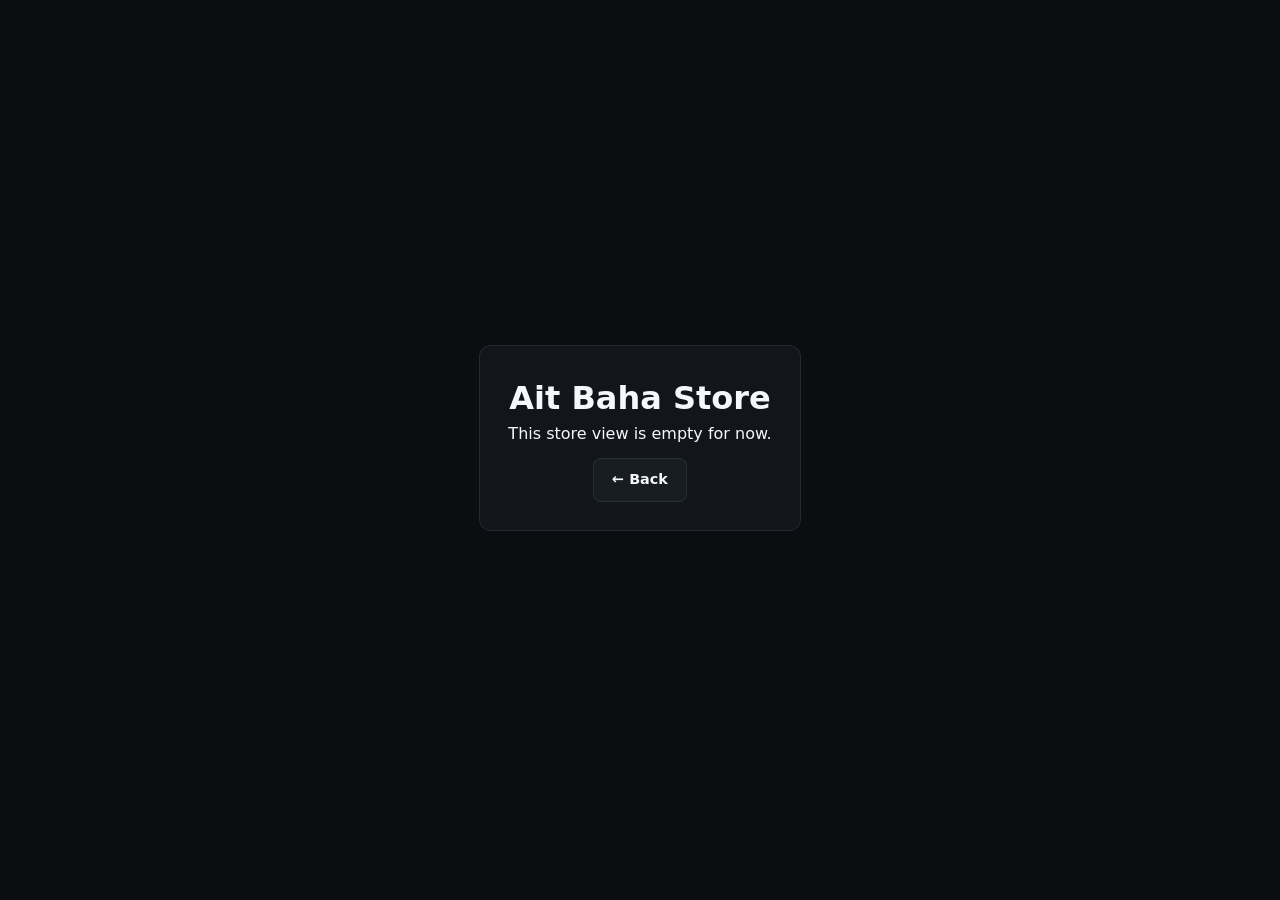
==== aitbaha.html @ 47d32531 "Update published double storefront" ====
<!doctype html>
<html lang="en">
  <head>
    <meta charset="utf-8">
    <meta name="viewport" content="width=device-width, initial-scale=1">
    <title>Ait Baha Store — CornerMobile</title>
    <link rel="stylesheet" href="style.css">
    <style>
      body{display:flex;align-items:center;justify-content:center;min-height:100vh;background:var(--bg);color:var(--text);font-family:Inter,system-ui,Segoe UI,Roboto,Arial}
      .card{background:var(--surface);border:1px solid var(--border);padding:28px;border-radius:12px;text-align:center}
      a{display:inline-block;margin-top:12px}
    </style>
  </head>
  <body data-theme="dark">
    <div class="card">
      <h1>Ait Baha Store</h1>
      <p class="muted">This store view is empty for now.</p>
      <a class="btn btn-secondary" href="index.html">← Back</a>
    </div>
  </body>
</html>
---- style.css ----
:root {
  --bg: #0B0D10;
  --surface: #12161C;
  --elevated: #181D24;
  --border: rgba(255, 255, 255, 0.08);
  --border-focus: rgba(86, 255, 71, 0.521);
  --text: #F5F7FA;
  --secondary: #9AA4B2;
  --accent: #61ff5b;
  --accent-hover: #48e648;
  --accent-glow: rgba(91, 140, 255, 0.18);
  --success: #35D07F;
  --success-bg: rgba(53, 208, 127, 0.12);
  --warning: #F5B942;
  --warning-bg: rgba(245, 185, 66, 0.12);
  --danger: #FF5C6C;
  --danger-bg: rgba(255, 92, 108, 0.12);
  --radius-sm: 8px;
  --radius-md: 12px;
  --radius-lg: 16px;
  --radius-full: 9999px;
  --shadow-sm: 0 2px 8px rgba(0, 0, 0, 0.4);
  --shadow-md: 0 8px 24px rgba(0, 0, 0, 0.5);
  --transition: 0.2s cubic-bezier(0.16, 1, 0.3, 1);
  --font-stack: -apple-system, BlinkMacSystemFont, "Segoe UI", Roboto, Helvetica, Arial, sans-serif;
}

[data-theme="light"] {
  --bg: #F4F6F9;
  --surface: #FFFFFF;
  --elevated: #F8FAFC;
  --border: rgba(0, 0, 0, 0.09);
  --border-focus: rgba(91, 140, 255, 0.6);
  --text: #0F172A;
  --secondary: #64748B;
  --accent: #3B82F6;
  --accent-hover: #2563EB;
  --accent-glow: rgba(59, 130, 246, 0.15);
  --shadow-sm: 0 2px 8px rgba(0, 0, 0, 0.06);
  --shadow-md: 0 10px 25px rgba(0, 0, 0, 0.08);
}

* {
  box-sizing: border-box;
  margin: 0;
  padding: 0;
  -webkit-tap-highlight-color: transparent;
}

body {
  background-color: var(--bg);
  color: var(--text);
  font-family: var(--font-stack);
  line-height: 1.5;
  min-height: 100vh;
  overflow-x: hidden;
  padding-bottom: 80px;
}

@media (min-width: 768px) {
  body {
    padding-bottom: 24px;
  }
}

/* Nav */
.top-nav {
  position: sticky;
  top: 0;
  z-index: 50;
  background-color: rgba(11, 13, 16, 0.85);
  backdrop-filter: blur(12px);
  -webkit-backdrop-filter: blur(12px);
  border-bottom: 1px solid var(--border);
}

[data-theme="light"] .top-nav {
  background-color: rgba(255, 255, 255, 0.88);
}

.nav-container {
  max-width: 1200px;
  margin: 0 auto;
  padding: 12px 20px;
  display: flex;
  align-items: center;
  justify-content: space-between;
}

.brand {
  display: flex;
  align-items: center;
  gap: 10px;
  user-select: none;
}

.brand-icon {
  width: 26px;
  height: 26px;
  color: var(--accent);
}

.brand-title {
  font-size: 1.25rem;
  font-weight: 700;
  letter-spacing: -0.5px;
}

.brand-title span {
  color: var(--accent);
}

.desktop-menu {
  display: none;
  align-items: center;
  gap: 8px;
}

@media (min-width: 768px) {
  .desktop-menu {
    display: flex;
  }
}

.nav-link {
  background: transparent;
  border: none;
  color: var(--secondary);
  font-size: 0.95rem;
  font-weight: 500;
  padding: 8px 14px;
  border-radius: var(--radius-sm);
  cursor: pointer;
  transition: var(--transition);
}

.nav-link:hover, .nav-link.active {
  color: var(--text);
  background: var(--elevated);
}

.nav-link.active {
  color: var(--accent);
}

.nav-icon-btn {
  background: transparent;
  border: none;
  color: var(--secondary);
  cursor: pointer;
  padding: 8px;
  border-radius: var(--radius-sm);
  display: flex;
  align-items: center;
  transition: var(--transition);
}

.nav-icon-btn svg {
  width: 20px;
  height: 20px;
}

.nav-icon-btn:hover, .nav-icon-btn.active {
  color: var(--text);
  background: var(--elevated);
}

.mobile-bottom-nav {
  position: fixed;
  bottom: 0;
  left: 0;
  right: 0;
  height: 64px;
  background-color: var(--surface);
  border-top: 1px solid var(--border);
  display: flex;
  justify-content: space-around;
  align-items: center;
  z-index: 60;
  padding-bottom: env(safe-area-inset-bottom);
}

@media (min-width: 768px) {
  .mobile-bottom-nav {
    display: none;
  }
}

.mobile-nav-item {
  flex: 1;
  background: transparent;
  border: none;
  color: var(--secondary);
  display: flex;
  flex-direction: column;
  align-items: center;
  justify-content: center;
  gap: 4px;
  font-size: 0.72rem;
  font-weight: 500;
  cursor: pointer;
  height: 100%;
}

.mobile-nav-item svg {
  width: 20px;
  height: 20px;
}

.mobile-nav-item.active {
  color: var(--accent);
}

.app-main {
  max-width: 1200px;
  margin: 0 auto;
  padding: 16px 20px;
}

.view-panel {
  display: none;
  opacity: 0;
  transform: translateY(6px);
  transition: opacity 0.2s ease, transform 0.2s ease;
}

.view-panel.active {
  display: block;
  opacity: 1;
  transform: translateY(0);
}

.view-header {
  margin-bottom: 20px;
}

.view-header.row-between {
  display: flex;
  align-items: center;
  justify-content: space-between;
  gap: 16px;
}

.page-title {
  font-size: 1.7rem;
  font-weight: 700;
  letter-spacing: -0.5px;
}

.page-subtitle {
  color: var(--secondary);
  font-size: 0.9rem;
  margin-top: 2px;
}

.stats-grid {
  display: grid;
  grid-template-columns: repeat(2, 1fr);
  gap: 12px;
  margin-bottom: 20px;
}

@media (min-width: 768px) {
  .stats-grid {
    grid-template-columns: repeat(4, 1fr);
  }
}

.stat-card {
  background-color: var(--surface);
  border: 1px solid var(--border);
  border-radius: var(--radius-md);
  padding: 14px 16px;
  display: flex;
  flex-direction: column;
  gap: 4px;
}

.stat-label {
  color: var(--secondary);
  font-size: 0.78rem;
  text-transform: uppercase;
  letter-spacing: 0.5px;
  font-weight: 600;
}

.stat-value {
  font-size: 1.6rem;
  font-weight: 700;
  letter-spacing: -0.5px;
}

.stat-card.warning .stat-value {
  color: var(--warning);
}

.stat-card.danger .stat-value {
  color: var(--danger);
}

.search-bar-wrap {
  position: relative;
  margin-bottom: 14px;
}

.search-icon {
  position: absolute;
  left: 16px;
  top: 50%;
  transform: translateY(-50%);
  width: 18px;
  height: 18px;
  color: var(--secondary);
  pointer-events: none;
}

.search-bar-wrap input {
  width: 100%;
  background-color: var(--surface);
  border: 1px solid var(--border);
  border-radius: var(--radius-full);
  padding: 14px 16px 14px 44px;
  color: var(--text);
  font-size: 0.95rem;
  outline: none;
  transition: var(--transition);
}

.search-bar-wrap input:focus {
  border-color: var(--accent);
  box-shadow: 0 0 0 3px var(--accent-glow);
}

.category-pills-wrap {
  margin: 0 -20px 14px -20px;
  padding: 0 20px;
  overflow-x: auto;
  scrollbar-width: none;
}

.category-pills-wrap::-webkit-scrollbar {
  display: none;
}

.category-pills {
  display: flex;
  gap: 8px;
  width: max-content;
}

.pill-btn {
  background: var(--surface);
  border: 1px solid var(--border);
  color: var(--secondary);
  padding: 8px 16px;
  border-radius: var(--radius-full);
  font-size: 0.85rem;
  font-weight: 600;
  cursor: pointer;
  white-space: nowrap;
  transition: var(--transition);
}

.pill-btn:hover {
  border-color: rgba(255, 255, 255, 0.2);
  color: var(--text);
}

.pill-btn.active {
  background-color: var(--accent);
  border-color: var(--accent);
  color: #FFFFFF;
}

.filter-controls-row {
  display: grid;
  grid-template-columns: repeat(2, 1fr);
  gap: 10px;
  margin-bottom: 20px;
}

@media (min-width: 768px) {
  .filter-controls-row {
    grid-template-columns: repeat(4, 1fr);
  }
}

.control-group {
  display: flex;
  flex-direction: column;
  gap: 4px;
}

.control-group label {
  font-size: 0.75rem;
  color: var(--secondary);
  font-weight: 500;
}

.dropdown-select {
  background: var(--surface);
  color: var(--text);
  border: 1px solid var(--border);
  border-radius: var(--radius-sm);
  padding: 9px 12px;
  font-size: 0.85rem;
  outline: none;
  cursor: pointer;
  transition: var(--transition);
}

.dropdown-select:focus {
  border-color: var(--accent);
}

.product-grid {
  display: grid;
  grid-template-columns: 1fr;
  gap: 16px;
}

@media (min-width: 600px) {
  .product-grid {
    grid-template-columns: repeat(2, 1fr);
  }
}

@media (min-width: 960px) {
  .product-grid {
    grid-template-columns: repeat(3, 1fr);
  }
}

@media (min-width: 1200px) {
  .product-grid {
    grid-template-columns: repeat(4, 1fr);
  }
}

.product-card {
  background: var(--surface);
  border: 1px solid var(--border);
  border-radius: var(--radius-lg);
  overflow: hidden;
  display: flex;
  flex-direction: column;
  box-shadow: var(--shadow-sm);
  transition: transform var(--transition), border-color var(--transition);
}

.product-card:hover {
  transform: translateY(-2px);
  border-color: rgba(255, 255, 255, 0.16);
}

.card-img-wrap {
  height: 170px;
  background-color: var(--elevated);
  display: flex;
  align-items: center;
  justify-content: center;
  overflow: hidden;
  position: relative;
}

.card-img-wrap img {
  width: 100%;
  height: 100%;
  object-fit: contain;
  padding: 12px;
}

.card-placeholder-icon {
  color: var(--secondary);
  opacity: 0.3;
}

.card-placeholder-icon svg {
  width: 56px;
  height: 56px;
}

.card-badge {
  position: absolute;
  top: 10px;
  right: 10px;
}

.card-body {
  padding: 16px;
  display: flex;
  flex-direction: column;
  flex: 1;
}

.card-brand {
  font-size: 0.75rem;
  text-transform: uppercase;
  color: var(--secondary);
  font-weight: 700;
  letter-spacing: 0.5px;
}

.card-model {
  font-size: 1.1rem;
  font-weight: 700;
  margin-top: 2px;
  color: var(--text);
  white-space: nowrap;
  overflow: hidden;
  text-overflow: ellipsis;
}

.card-specs {
  font-size: 0.85rem;
  color: var(--secondary);
  margin-top: 2px;
}

.card-meta {
  margin-top: 10px;
  display: flex;
  justify-content: space-between;
  font-size: 0.78rem;
  color: var(--secondary);
}

.card-counter-section {
  margin-top: 16px;
  background-color: var(--elevated);
  padding: 10px 14px;
  border-radius: var(--radius-md);
  display: flex;
  align-items: center;
  justify-content: space-between;
}

.counter-btn-mini {
  width: 44px;
  height: 44px;
  border-radius: var(--radius-sm);
  background: var(--surface);
  color: var(--text);
  border: 1px solid var(--border);
  font-size: 1.3rem;
  font-weight: 600;
  display: flex;
  align-items: center;
  justify-content: center;
  cursor: pointer;
  user-select: none;
  transition: transform 0.1s ease, background-color var(--transition);
}

.counter-btn-mini:active {
  transform: scale(0.92);
  background: var(--accent);
  color: #fff;
}

.counter-number-mini {
  font-size: 1.35rem;
  font-weight: 800;
  min-width: 40px;
  text-align: center;
  transition: transform 0.15s ease;
}

.counter-number-mini.bump {
  animation: numScale 0.18s cubic-bezier(0.175, 0.885, 0.32, 1.275);
}

@keyframes numScale {
  0% { transform: scale(1); }
  50% { transform: scale(1.35); color: var(--accent); }
  100% { transform: scale(1); }
}

.btn-view-product {
  margin-top: 12px;
  width: 100%;
  padding: 10px;
  background: transparent;
  border: 1px solid var(--border);
  color: var(--text);
  border-radius: var(--radius-sm);
  font-size: 0.85rem;
  font-weight: 600;
  cursor: pointer;
  transition: var(--transition);
}

.btn-view-product:hover {
  background: var(--elevated);
  border-color: rgba(255, 255, 255, 0.2);
}

.badge {
  display: inline-flex;
  align-items: center;
  padding: 3px 8px;
  border-radius: var(--radius-full);
  font-size: 0.72rem;
  font-weight: 700;
  text-transform: uppercase;
  letter-spacing: 0.3px;
}

.badge-in-stock {
  background: var(--success-bg);
  color: var(--success);
  border: 1px solid rgba(53, 208, 127, 0.3);
}

.badge-low-stock {
  background: var(--warning-bg);
  color: var(--warning);
  border: 1px solid rgba(245, 185, 66, 0.3);
}

.badge-out-of-stock {
  background: var(--danger-bg);
  color: var(--danger);
  border: 1px solid rgba(255, 92, 108, 0.3);
}

/* Empty States */
.empty-state {
  text-align: center;
  padding: 50px 20px;
  display: flex;
  flex-direction: column;
  align-items: center;
  justify-content: center;
}

.empty-state h3 {
  font-size: 1.25rem;
  margin-bottom: 6px;
}

.empty-state p {
  color: var(--secondary);
  font-size: 0.95rem;
  max-width: 320px;
  margin-bottom: 20px;
}

/* Product Detail Screen */
.details-top-bar {
  display: flex;
  align-items: center;
  justify-content: space-between;
  margin-bottom: 20px;
}

.details-actions {
  display: flex;
  gap: 8px;
}

.product-detail-layout {
  display: flex;
  flex-direction: column;
  gap: 20px;
  max-width: 760px;
  margin: 0 auto;
}

.detail-header-card {
  background: var(--surface);
  border: 1px solid var(--border);
  border-radius: var(--radius-lg);
  overflow: hidden;
}

.detail-img-container {
  height: 240px;
  background-color: var(--elevated);
  display: flex;
  align-items: center;
  justify-content: center;
}

.detail-img-container img {
  width: 100%;
  height: 100%;
  object-fit: contain;
  padding: 20px;
}

.detail-title-box {
  padding: 20px;
}

.detail-model-title {
  font-size: 1.7rem;
  margin-top: 8px;
}

.detail-subtitle {
  color: var(--secondary);
  font-size: 1rem;
  margin-top: 4px;
}

.detail-tags {
  margin-top: 14px;
  display: flex;
  flex-wrap: wrap;
  gap: 8px;
}

.spec-tag {
  background: var(--elevated);
  border: 1px solid var(--border);
  padding: 4px 10px;
  border-radius: var(--radius-sm);
  font-size: 0.8rem;
  color: var(--secondary);
}

/* Touch-optimized Counter Block */
.detail-counter-card {
  background: var(--surface);
  border: 1px solid var(--border);
  border-radius: var(--radius-lg);
  padding: 24px 20px;
  text-align: center;
}

.counter-label {
  font-size: 0.8rem;
  letter-spacing: 1px;
  color: var(--secondary);
  font-weight: 700;
}

.counter-large-number {
  font-size: 4.5rem;
  font-weight: 800;
  line-height: 1;
  margin: 16px 0 24px 0;
  color: var(--text);
  font-variant-numeric: tabular-nums;
  transition: transform 0.15s ease;
}

.counter-actions-row {
  display: flex;
  gap: 16px;
  margin-bottom: 16px;
}

.counter-btn {
  flex: 1;
  height: 68px;
  border-radius: var(--radius-md);
  border: none;
  font-size: 1.6rem;
  font-weight: 700;
  display: flex;
  align-items: center;
  justify-content: center;
  cursor: pointer;
  transition: transform 0.1s ease, filter 0.1s ease;
}

.counter-btn:active {
  transform: scale(0.96);
}

.counter-btn.minus {
  background-color: var(--elevated);
  color: var(--text);
  border: 1px solid var(--border);
}

.counter-btn.plus {
  background-color: var(--accent);
  color: #FFFFFF;
}

/* Specs Details */
.detail-specs-card, .detail-history-card {
  background: var(--surface);
  border: 1px solid var(--border);
  border-radius: var(--radius-lg);
  padding: 20px;
}

.card-heading {
  font-size: 1.15rem;
  font-weight: 700;
  margin-bottom: 16px;
}

.specs-list {
  display: grid;
  grid-template-columns: 1fr;
  gap: 12px;
}

@media (min-width: 600px) {
  .specs-list {
    grid-template-columns: 1fr 1fr;
  }
}

.specs-list > div {
  display: flex;
  flex-direction: column;
}

.specs-list dt {
  font-size: 0.75rem;
  color: var(--secondary);
  text-transform: uppercase;
  letter-spacing: 0.5px;
}

.specs-list dd {
  font-size: 0.95rem;
  color: var(--text);
  font-weight: 500;
}

.detail-notes-section {
  margin-top: 18px;
  padding-top: 14px;
  border-top: 1px solid var(--border);
}

.notes-label {
  display: block;
  font-size: 0.75rem;
  color: var(--secondary);
  text-transform: uppercase;
  margin-bottom: 4px;
}

.notes-text {
  font-size: 0.9rem;
  color: var(--text);
  white-space: pre-wrap;
}

/* Count History */
.history-list {
  display: flex;
  flex-direction: column;
  gap: 12px;
  max-height: 280px;
  overflow-y: auto;
}

.history-item {
  display: flex;
  align-items: center;
  justify-content: space-between;
  padding: 10px 14px;
  background: var(--elevated);
  border-radius: var(--radius-sm);
}

.history-change {
  display: flex;
  align-items: center;
  gap: 10px;
}

.history-pill {
  font-weight: 700;
  font-size: 0.85rem;
  padding: 2px 8px;
  border-radius: var(--radius-sm);
}

.history-pill.inc {
  background: var(--success-bg);
  color: var(--success);
}

.history-pill.dec {
  background: var(--danger-bg);
  color: var(--danger);
}

.history-pill.neutral {
  background: rgba(255, 255, 255, 0.1);
  color: var(--secondary);
}

.history-text {
  font-size: 0.9rem;
  font-weight: 500;
}

.history-time {
  font-size: 0.75rem;
  color: var(--secondary);
}

/* Categories Grid */
.categories-grid {
  display: grid;
  grid-template-columns: repeat(auto-fill, minmax(220px, 1fr));
  gap: 14px;
}

.category-card {
  background: var(--surface);
  border: 1px solid var(--border);
  border-radius: var(--radius-md);
  padding: 18px;
  cursor: pointer;
  transition: var(--transition);
  display: flex;
  justify-content: space-between;
  align-items: center;
}

.category-card:hover {
  border-color: var(--accent);
  background: var(--elevated);
}

.category-name {
  font-weight: 700;
  font-size: 1.05rem;
}

.category-badge {
  background: var(--elevated);
  padding: 4px 10px;
  border-radius: var(--radius-full);
  font-size: 0.8rem;
  color: var(--secondary);
  font-weight: 600;
}

/* Forms */
.standard-form {
  background: var(--surface);
  border: 1px solid var(--border);
  border-radius: var(--radius-lg);
  padding: 24px;
  max-width: 760px;
  margin: 0 auto;
}

.form-grid {
  display: grid;
  grid-template-columns: 1fr;
  gap: 16px;
  margin-bottom: 16px;
}

@media (min-width: 600px) {
  .form-grid {
    grid-template-columns: 1fr 1fr;
  }
}

.form-field {
  display: flex;
  flex-direction: column;
  gap: 6px;
}

.form-field label {
  font-size: 0.82rem;
  font-weight: 600;
  color: var(--secondary);
}

.form-field .req {
  color: var(--danger);
}

.form-field input, .form-field textarea {
  background: var(--elevated);
  color: var(--text);
  border: 1px solid var(--border);
  border-radius: var(--radius-sm);
  padding: 11px 14px;
  font-size: 0.95rem;
  outline: none;
  font-family: inherit;
  transition: var(--transition);
}

.form-field input:focus, .form-field textarea:focus {
  border-color: var(--accent);
  box-shadow: 0 0 0 3px var(--accent-glow);
}

.image-upload-wrapper {
  display: flex;
  flex-direction: column;
  align-items: center;
  gap: 12px;
  margin-bottom: 24px;
  padding: 18px;
  background: var(--elevated);
  border: 1px dashed var(--border);
  border-radius: var(--radius-md);
}

.image-preview-box {
  width: 140px;
  height: 140px;
  border-radius: var(--radius-md);
  background: var(--surface);
  display: flex;
  align-items: center;
  justify-content: center;
  overflow: hidden;
  border: 1px solid var(--border);
}

.image-preview-box img {
  width: 100%;
  height: 100%;
  object-fit: contain;
}

.image-placeholder-icon {
  display: flex;
  flex-direction: column;
  align-items: center;
  gap: 6px;
  color: var(--secondary);
}

.image-placeholder-icon svg {
  width: 38px;
  height: 38px;
}

.image-placeholder-icon span {
  font-size: 0.75rem;
}

.upload-actions {
  display: flex;
  gap: 8px;
}

.form-actions {
  display: flex;
  justify-content: flex-end;
  gap: 12px;
  margin-top: 24px;
  padding-top: 16px;
  border-top: 1px solid var(--border);
}

/* Settings */
.settings-sections {
  display: flex;
  flex-direction: column;
  gap: 16px;
  max-width: 680px;
}

.settings-card {
  background: var(--surface);
  border: 1px solid var(--border);
  border-radius: var(--radius-lg);
  padding: 20px;
}

.settings-desc {
  color: var(--secondary);
  font-size: 0.88rem;
  margin: -6px 0 16px 0;
}

.theme-options-grid {
  display: grid;
  grid-template-columns: repeat(3, 1fr);
  gap: 10px;
}

.theme-select-btn {
  padding: 10px;
  background: var(--elevated);
  border: 1px solid var(--border);
  color: var(--text);
  border-radius: var(--radius-sm);
  font-size: 0.9rem;
  font-weight: 600;
  cursor: pointer;
}

.theme-select-btn.active {
  border-color: var(--accent);
  background: var(--accent-glow);
  color: var(--accent);
}

.threshold-input-row {
  display: flex;
  gap: 10px;
}

.num-input {
  width: 100px;
  background: var(--elevated);
  color: var(--text);
  border: 1px solid var(--border);
  border-radius: var(--radius-sm);
  padding: 9px 12px;
  font-size: 1rem;
}

.data-actions-grid {
  display: grid;
  grid-template-columns: 1fr;
  gap: 10px;
}

@media (min-width: 600px) {
  .data-actions-grid {
    grid-template-columns: 1fr 1fr;
  }
}

/* Buttons */
.btn {
  display: inline-flex;
  align-items: center;
  justify-content: center;
  padding: 10px 18px;
  border-radius: var(--radius-sm);
  font-size: 0.9rem;
  font-weight: 600;
  cursor: pointer;
  border: none;
  text-decoration: none;
  transition: var(--transition);
}

.btn-icon {
  width: 16px;
  height: 16px;
  margin-right: 6px;
}

.btn-primary {
  background: var(--accent);
  color: #FFFFFF;
}

.btn-primary:hover {
  background: var(--accent-hover);
}

.btn-secondary {
  background: var(--elevated);
  color: var(--text);
  border: 1px solid var(--border);
}

.btn-secondary:hover {
  background: rgba(255, 255, 255, 0.08);
}

.btn-outline {
  background: transparent;
  color: var(--text);
  border: 1px solid var(--border);
}

.btn-outline:hover {
  background: var(--elevated);
}

.btn-danger-outline {
  background: transparent;
  color: var(--danger);
  border: 1px solid rgba(255, 92, 108, 0.3);
}

.btn-danger-outline:hover {
  background: var(--danger-bg);
}

.btn-danger {
  background: var(--danger);
  color: #FFFFFF;
}

.btn-sm {
  padding: 6px 12px;
  font-size: 0.8rem;
}

.btn-block {
  width: 100%;
}

/* Modals */
.modal-backdrop {
  position: fixed;
  inset: 0;
  background: rgba(0, 0, 0, 0.7);
  backdrop-filter: blur(4px);
  z-index: 100;
  display: flex;
  align-items: center;
  justify-content: center;
  padding: 20px;
  opacity: 1;
  transition: opacity 0.2s ease;
}

.modal-backdrop.hidden {
  opacity: 0;
  pointer-events: none;
}

.modal-window {
  background: var(--surface);
  border: 1px solid var(--border);
  border-radius: var(--radius-lg);
  max-width: 440px;
  width: 100%;
  box-shadow: var(--shadow-md);
  padding: 24px;
  transform: scale(1);
  transition: transform 0.2s ease;
}

.modal-backdrop.hidden .modal-window {
  transform: scale(0.94);
}

.modal-title {
  font-size: 1.25rem;
  font-weight: 700;
  margin-bottom: 12px;
}

.modal-body {
  font-size: 0.95rem;
  color: var(--secondary);
  margin-bottom: 20px;
}

.modal-footer {
  display: flex;
  justify-content: flex-end;
  gap: 10px;
}

/* Toasts */
.toast-container {
  position: fixed;
  bottom: 80px;
  right: 20px;
  left: 20px;
  display: flex;
  flex-direction: column;
  align-items: center;
  gap: 8px;
  z-index: 200;
  pointer-events: none;
}

@media (min-width: 768px) {
  .toast-container {
    bottom: 24px;
    right: 24px;
    left: auto;
    align-items: flex-end;
  }
}

.toast-item {
  background: var(--surface);
  color: var(--text);
  border: 1px solid var(--border);
  box-shadow: var(--shadow-md);
  border-radius: var(--radius-md);
  padding: 12px 18px;
  font-size: 0.9rem;
  font-weight: 500;
  display: flex;
  align-items: center;
  gap: 10px;
  transform: translateY(20px);
  opacity: 0;
  animation: toastIn 0.22s cubic-bezier(0.16, 1, 0.3, 1) forwards;
  pointer-events: auto;
}

.toast-item.success { border-left: 4px solid var(--success); }
.toast-item.error { border-left: 4px solid var(--danger); }
.toast-item.info { border-left: 4px solid var(--accent); }

@keyframes toastIn {
  to { transform: translateY(0); opacity: 1; }
}

.toast-item.toast-out {
  opacity: 0;
  transform: translateY(8px);
  transition: opacity 0.2s ease, transform 0.2s ease;
}

.visually-hidden {
  position: absolute;
  width: 1px;
  height: 1px;
  margin: -1px;
  padding: 0;
  overflow: hidden;
  border: 0;
}

.hidden {
  display: none !important;
}
/* Read-Only Public Mode */
body.read-only .btn-qty-dec,
body.read-only .btn-qty-inc,
body.read-only .counter-actions-row,
body.read-only #btn-open-set-quantity,
body.read-only #btn-edit-details,
body.read-only #btn-delete-details,
body.read-only #btn-open-category-modal,
body.read-only [data-target="view-add-product"],
body.read-only .mobile-nav-item[data-target="view-add-product"],
body.read-only #form-product-title,
body.read-only .data-actions-grid label,
body.read-only #btn-clear-all-data {
  display: none !important;
}

body.read-only .card-counter-section {
  justify-content: center;
}
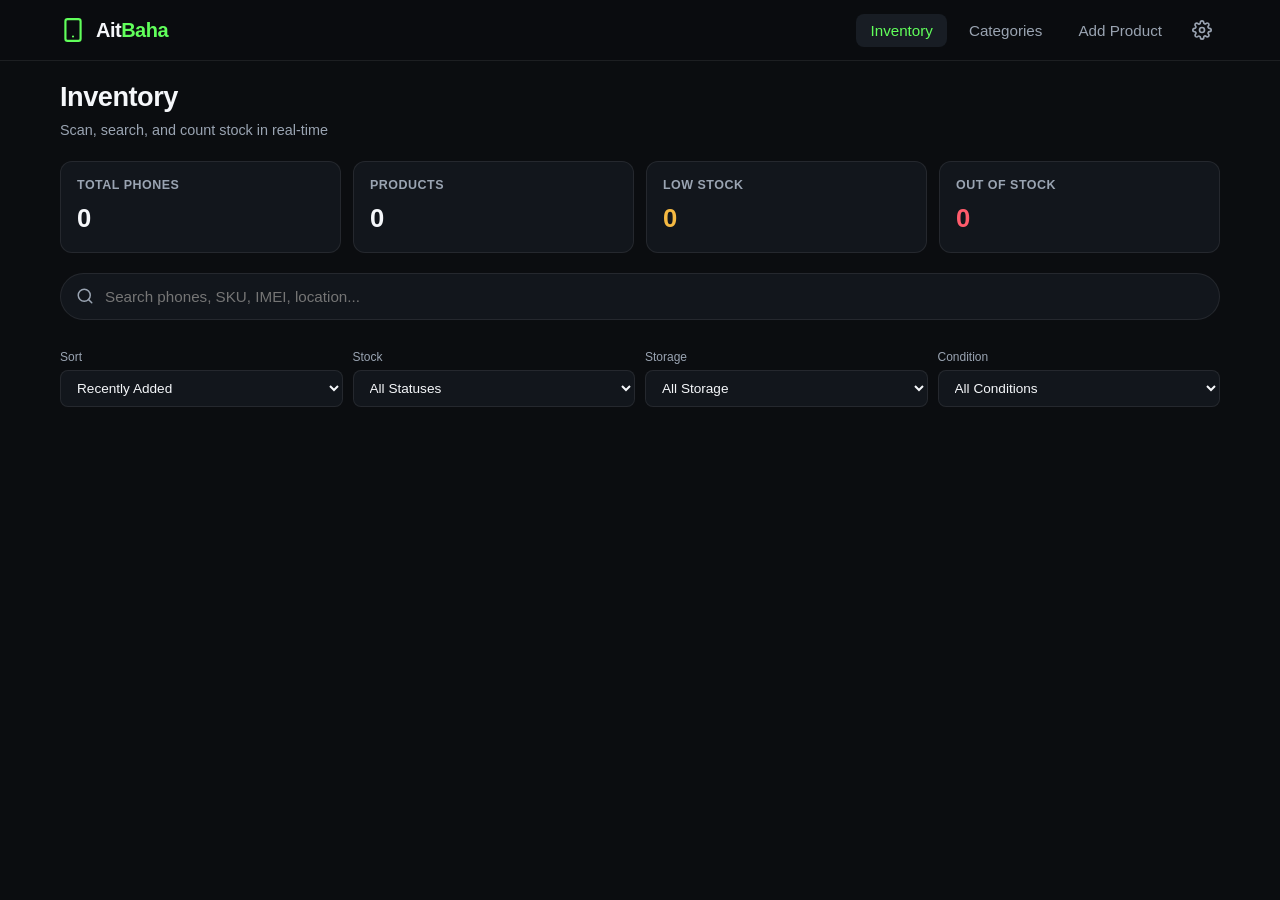
==== commit 308579fc: "Update oued dahab" ====
--- a/aitbaha.html
+++ b/aitbaha.html
@@ -1,21 +1,205 @@
-<!doctype html>
+<!DOCTYPE html>
 <html lang="en">
-  <head>
-    <meta charset="utf-8">
-    <meta name="viewport" content="width=device-width, initial-scale=1">
-    <title>Ait Baha Store — CornerMobile</title>
-    <link rel="stylesheet" href="style.css">
-    <style>
-      body{display:flex;align-items:center;justify-content:center;min-height:100vh;background:var(--bg);color:var(--text);font-family:Inter,system-ui,Segoe UI,Roboto,Arial}
-      .card{background:var(--surface);border:1px solid var(--border);padding:28px;border-radius:12px;text-align:center}
-      a{display:inline-block;margin-top:12px}
-    </style>
-  </head>
-  <body data-theme="dark">
-    <div class="card">
-      <h1>Ait Baha Store</h1>
-      <p class="muted">This store view is empty for now.</p>
-      <a class="btn btn-secondary" href="index.html">← Back</a>
+<head>
+  <meta charset="UTF-8">
+  <meta name="viewport" content="width=device-width, initial-scale=1.0, maximum-scale=1.0, user-scalable=no">
+  <title>Ait Baha - Phone Inventory Counting</title>
+  <link rel="stylesheet" href="style.css">
+  <link rel="stylesheet" href="theme.css">
+</head>
+<body data-theme="dark">
+  <header class="top-nav">
+    <div class="nav-container">
+      <div class="brand">
+        <svg class="brand-icon" viewBox="0 0 24 24" fill="none" stroke="currentColor" stroke-width="2" stroke-linecap="round" stroke-linejoin="round"><rect x="5" y="2" width="14" height="20" rx="2" ry="2"/><line x1="12" y1="18" x2="12.01" y2="18"/></svg>
+        <span class="brand-title">Ait<span>Baha</span></span>
+      </div>
+      <nav class="desktop-menu" aria-label="Main Navigation">
+        <button class="nav-link active" data-target="view-inventory">Inventory</button>
+        <button class="nav-link" data-target="view-categories">Categories</button>
+        <button class="nav-link" data-target="view-add-product">Add Product</button>
+        <button class="nav-icon-btn" data-target="view-settings" aria-label="Settings">
+          <svg viewBox="0 0 24 24" fill="none" stroke="currentColor" stroke-width="2" stroke-linecap="round" stroke-linejoin="round"><circle cx="12" cy="12" r="3"/><path d="M19.4 15a1.65 1.65 0 0 0 .33 1.82l.06.06a2 2 0 0 1 0 2.83 2 2 0 0 1-2.83 0l-.06-.06a1.65 1.65 0 0 0-1.82-.33 1.65 1.65 0 0 0-1 1.51V21a2 2 0 0 1-2 2 2 2 0 0 1-2-2v-.09A1.65 1.65 0 0 0 9 19.4a1.65 1.65 0 0 0-1.82.33l-.06.06a2 2 0 0 1-2.83 0 2 2 0 0 1 0-2.83l.06-.06a1.65 1.65 0 0 0 .33-1.82 1.65 1.65 0 0 0-1.51-1H3a2 2 0 0 1-2-2 2 2 0 0 1 2-2h.09A1.65 1.65 0 0 0 4.6 9a1.65 1.65 0 0 0-.33-1.82l-.06-.06a2 2 0 0 1 0-2.83 2 2 0 0 1 2.83 0l.06.06a1.65 1.65 0 0 0 1.82.33H9a1.65 1.65 0 0 0 1-1.51V3a2 2 0 0 1 2-2 2 2 0 0 1 2 2v.09a1.65 1.65 0 0 0 1 1.51 1.65 1.65 0 0 0 1.82-.33l.06-.06a2 2 0 0 1 2.83 0 2 2 0 0 1 0 2.83l-.06.06a1.65 1.65 0 0 0-.33 1.82V9a1.65 1.65 0 0 0 1.51 1H21a2 2 0 0 1 2 2 2 2 0 0 1-2 2h-.09a1.65 1.65 0 0 0-1.51 1z"/></svg>
+        </button>
+      </nav>
     </div>
-  </body>
-</html>
+  </header>
+
+  <main class="app-main">
+    <section id="view-inventory" class="view-panel active">
+      <div class="view-header">
+        <div>
+          <h1 class="page-title">Inventory</h1>
+          <p class="page-subtitle">Scan, search, and count stock in real-time</p>
+        </div>
+      </div>
+
+      <div class="stats-grid">
+        <div class="stat-card">
+          <span class="stat-label">Total Phones</span>
+          <span class="stat-value" id="stat-total-qty">0</span>
+        </div>
+        <div class="stat-card">
+          <span class="stat-label">Products</span>
+          <span class="stat-value" id="stat-total-products">0</span>
+        </div>
+        <div class="stat-card warning">
+          <span class="stat-label">Low Stock</span>
+          <span class="stat-value" id="stat-low-stock">0</span>
+        </div>
+        <div class="stat-card danger">
+          <span class="stat-label">Out of Stock</span>
+          <span class="stat-value" id="stat-out-of-stock">0</span>
+        </div>
+      </div>
+
+      <div class="search-bar-wrap">
+        <svg class="search-icon" viewBox="0 0 24 24" fill="none" stroke="currentColor" stroke-width="2" stroke-linecap="round" stroke-linejoin="round"><circle cx="11" cy="11" r="8"/><line x1="21" y1="21" x2="16.65" y2="16.65"/></svg>
+        <input type="search" id="inventory-search" placeholder="Search phones, SKU, IMEI, location..." autocomplete="off">
+      </div>
+
+      <div class="category-pills-wrap">
+        <div class="category-pills" id="category-pills-container"></div>
+      </div>
+
+      <div class="filter-controls-row">
+        <div class="control-group">
+          <label for="sort-select">Sort</label>
+          <select id="sort-select" class="dropdown-select">
+            <option value="recent">Recently Added</option>
+            <option value="name-asc">Name A → Z</option>
+            <option value="name-desc">Name Z → A</option>
+            <option value="qty-asc">Quantity Low → High</option>
+            <option value="qty-desc">Quantity High → Low</option>
+          </select>
+        </div>
+        <div class="control-group">
+          <label for="filter-stock">Stock</label>
+          <select id="filter-stock" class="dropdown-select">
+            <option value="all">All Statuses</option>
+            <option value="in-stock">In Stock</option>
+            <option value="low-stock">Low Stock</option>
+            <option value="out-of-stock">Out of Stock</option>
+          </select>
+        </div>
+        <div class="control-group">
+          <label for="filter-storage">Storage</label>
+          <select id="filter-storage" class="dropdown-select">
+            <option value="all">All Storage</option>
+          </select>
+        </div>
+        <div class="control-group">
+          <label for="filter-condition">Condition</label>
+          <select id="filter-condition" class="dropdown-select">
+            <option value="all">All Conditions</option>
+            <option value="New">New</option>
+            <option value="Refurbished">Refurbished</option>
+            <option value="Used - Excellent">Used - Excellent</option>
+            <option value="Used - Good">Used - Good</option>
+          </select>
+        </div>
+      </div>
+
+      <div class="product-grid" id="product-grid"></div>
+      <div id="inventory-empty" class="empty-state hidden"></div>
+    </section>
+
+    <section id="view-categories" class="view-panel">
+      <div class="view-header row-between">
+        <div>
+          <h1 class="page-title">Categories</h1>
+          <p class="page-subtitle">Group and organize inventory by brand/family</p>
+        </div>
+        <button class="btn btn-primary" id="btn-open-category-modal">+ Add Category</button>
+      </div>
+      <div class="categories-grid" id="categories-grid"></div>
+    </section>
+
+    <section id="view-add-product" class="view-panel">
+      <div class="view-header">
+        <h1 class="page-title" id="form-product-title">Add Product</h1>
+        <p class="page-subtitle">Register a smartphone to start manual count</p>
+      </div>
+      <form id="product-form" class="standard-form">
+        <input type="hidden" id="form-product-id">
+
+        <div class="image-upload-wrapper">
+          <div class="image-preview-box" id="image-preview-container">
+            <div class="image-placeholder-icon">
+              <svg viewBox="0 0 24 24" fill="none" stroke="currentColor" stroke-width="1.5"><rect x="5" y="2" width="14" height="20" rx="2" ry="2"/><line x1="12" y1="18" x2="12.01" y2="18"/></svg>
+              <span>Upload Photo</span>
+            </div>
+            <img id="image-preview" alt="Device preview" class="hidden">
+          </div>
+          <div class="upload-actions">
+            <label class="btn btn-secondary btn-sm" for="product-image-input">Choose Image</label>
+            <input type="file" id="product-image-input" accept="image/*" class="visually-hidden">
+            <button type="button" class="btn btn-outline btn-sm hidden" id="btn-remove-image">Remove</button>
+          </div>
+        </div>
+
+        <div class="form-grid">
+          <div class="form-field">
+            <label for="prod-brand">Brand <span class="req">*</span></label>
+            <input type="text" id="prod-brand" list="brand-datalist" required placeholder="e.g. Apple">
+            <datalist id="brand-datalist"></datalist>
+          </div>
+          <div class="form-field">
+            <label for="prod-model">Model <span class="req">*</span></label>
+            <input type="text" id="prod-model" required placeholder="e.g. iPhone 14 Pro">
+          </div>
+          <div class="form-field">
+            <label for="prod-category">Category</label>
+            <select id="prod-category" class="dropdown-select"></select>
+          </div>
+          <div class="form-field">
+            <label for="prod-storage">Storage</label>
+            <input type="text" id="prod-storage" placeholder="e.g. 128 GB, 256 GB">
+          </div>
+          <div class="form-field">
+            <label for="prod-color">Color</label>
+            <input type="text" id="prod-color" placeholder="e.g. Space Black">
+          </div>
+          <div class="form-field">
+            <label for="prod-sku">SKU / Reference</label>
+            <input type="text" id="prod-sku" placeholder="e.g. IP14P-256-BLK">
+          </div>
+          <div class="form-field">
+            <label for="prod-imei">IMEI / Serial</label>
+            <input type="text" id="prod-imei" placeholder="15-digit number or Serial">
+          </div>
+          <div class="form-field">
+            <label for="prod-location">Store Location / Shelf</label>
+            <input type="text" id="prod-location" placeholder="e.g. Shelf B2">
+          </div>
+          <div class="form-field">
+            <label for="prod-condition">Condition</label>
+            <select id="prod-condition" class="dropdown-select">
+              <option value="New">New</option>
+              <option value="Refurbished">Refurbished</option>
+              <option value="Used - Excellent">Used - Excellent</option>
+              <option value="Used - Good">Used - Good</option>
+            </select>
+          </div>
+          <div class="form-field" id="form-quantity-wrapper">
+            <label for="prod-quantity">Initial Quantity <span class="req">*</span></label>
+            <input type="number" id="prod-quantity" min="0" value="1" required>
+          </div>
+        </div>
+
+        <div class="form-field">
+          <label for="prod-notes">Notes / Internal Remarks</label>
+          <textarea id="prod-notes" rows="3" placeholder="Condition details, supplier info, etc."></textarea>
+        </div>
+
+        <div class="form-actions">
+          <button type="button" class="btn btn-secondary" id="btn-cancel-form">Cancel</button>
+          <button type="submit" class="btn btn-primary" id="btn-submit-form">Save Product</button>
+        </div>
+      </form>
+    </section>
+
+    <section id="view-product-details" class="view-panel">
+      <div class="details-top-bar">
+        <button class="btn btn-secondary btn-sm" id="btn-back-to-inventory">
+          <svg viewBox="0 0 24 24" fill="none" stroke="currentColor" stroke-width="2`
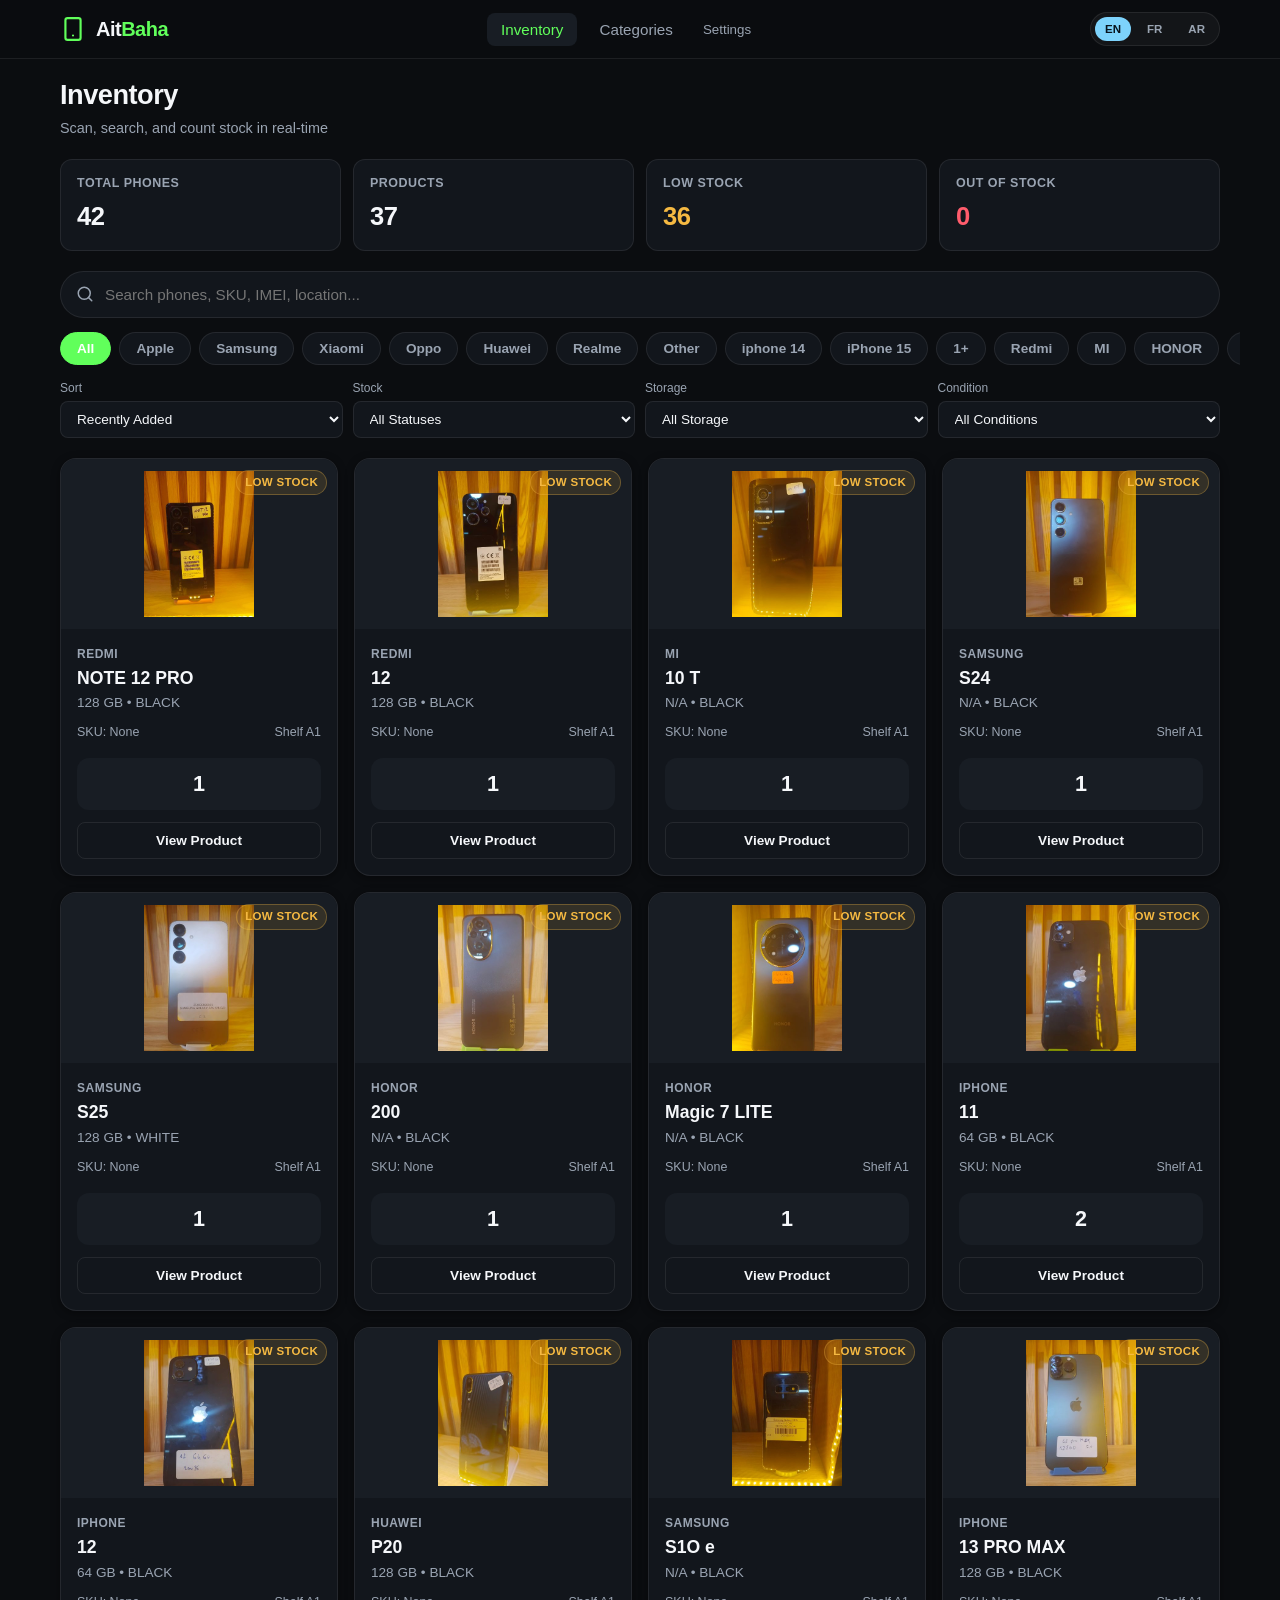
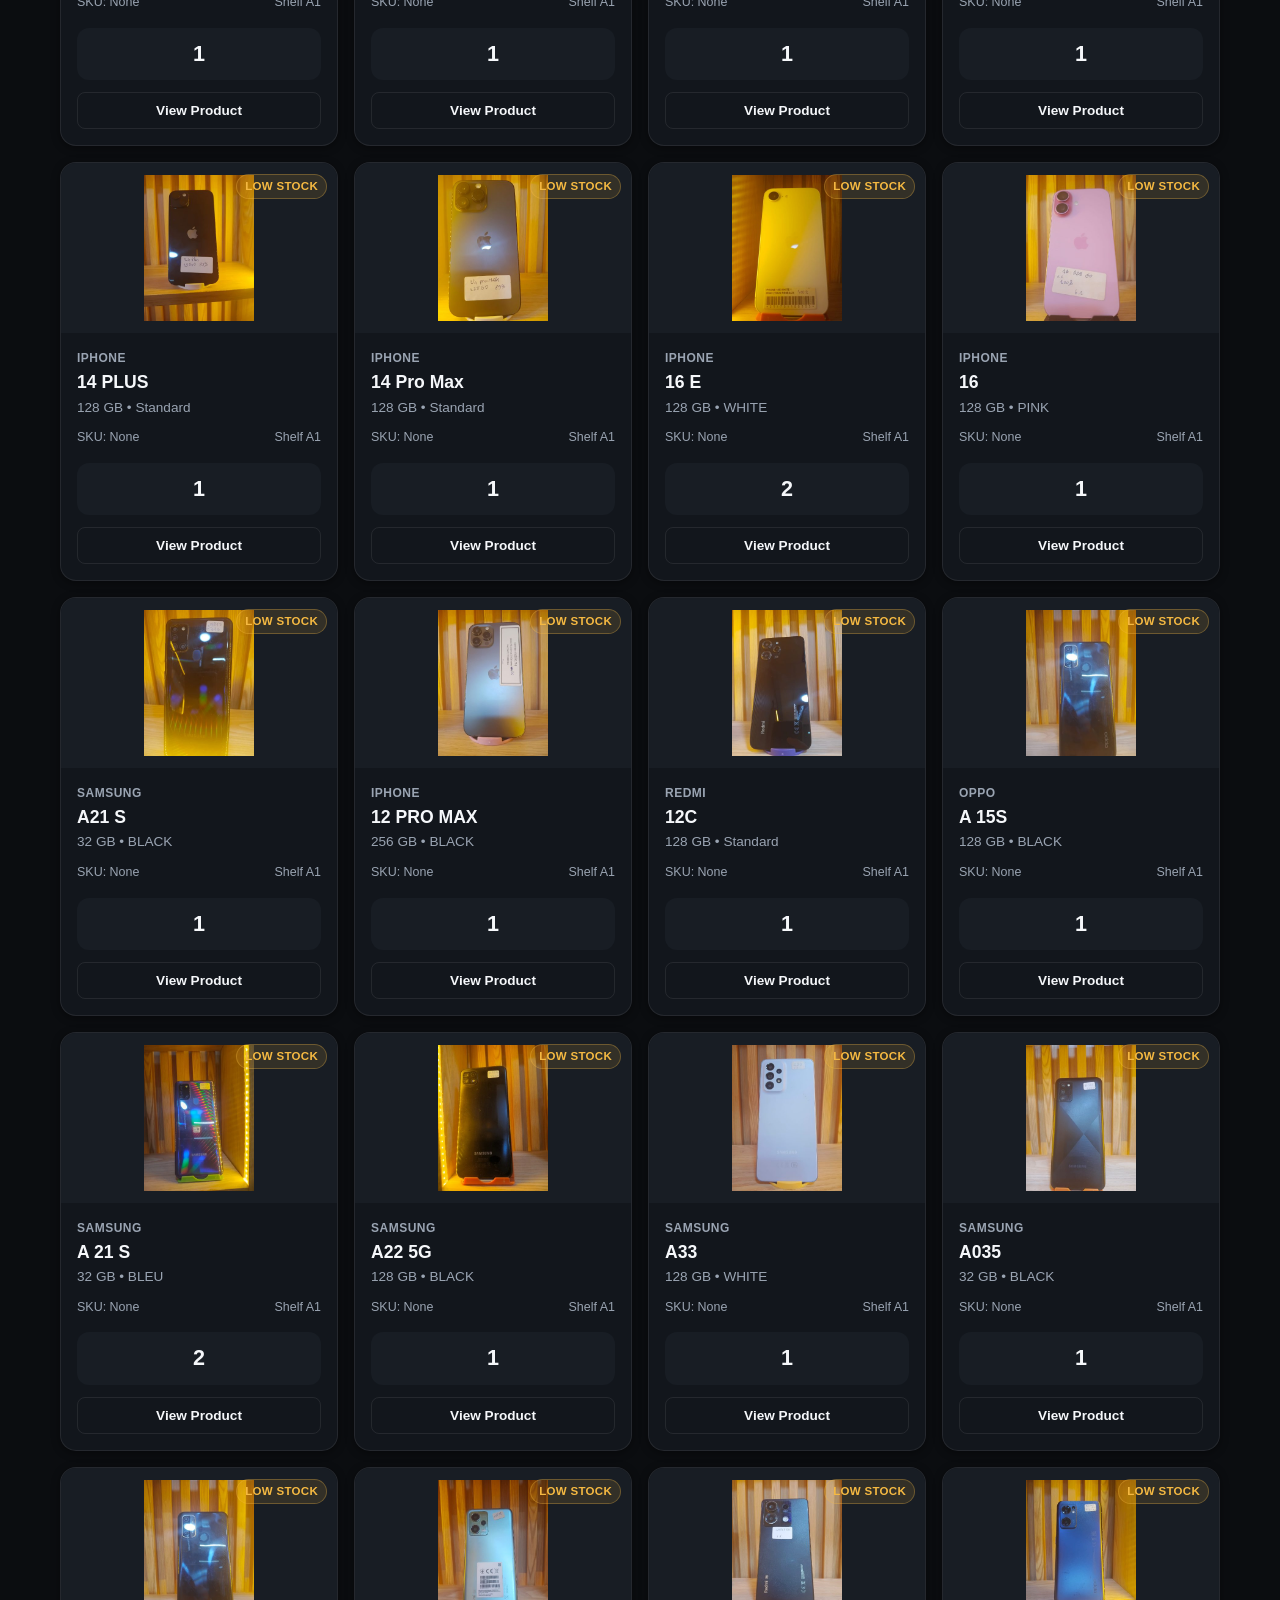
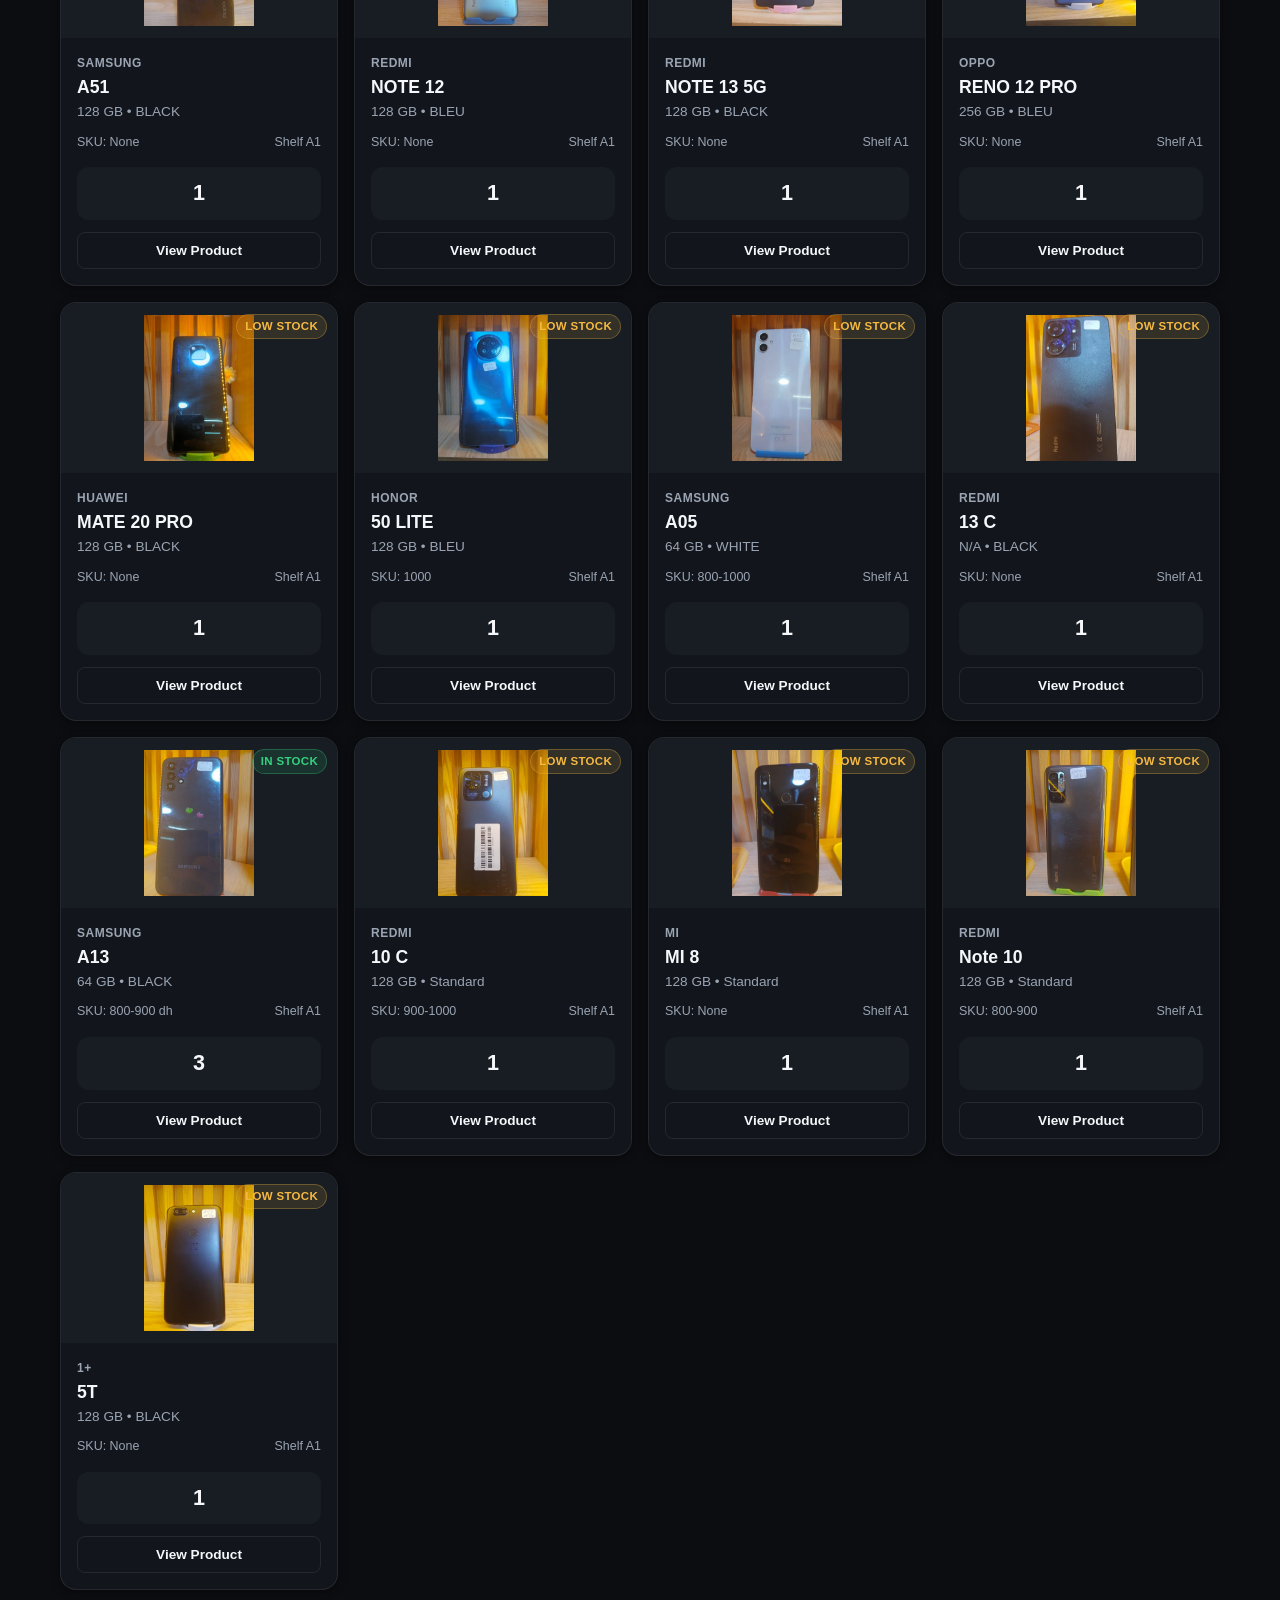
==== commit 32fe0e2c: "translation added" ====
--- a/aitbaha.html
+++ b/aitbaha.html
@@ -6,6 +6,33 @@
   <title>Ait Baha - Phone Inventory Counting</title>
   <link rel="stylesheet" href="style.css">
   <link rel="stylesheet" href="theme.css">
+  <style>
+    .language-toggle {
+      display: inline-flex;
+      align-items: center;
+      gap: 6px;
+      padding: 4px;
+      border-radius: 999px;
+      background: rgba(255,255,255,0.04);
+      border: 1px solid rgba(255,255,255,0.08);
+      margin-left: 12px;
+    }
+    .lang-btn {
+      background: transparent;
+      border: 0;
+      color: var(--secondary, #9aa6b2);
+      padding: 6px 10px;
+      border-radius: 999px;
+      font-size: 0.72rem;
+      font-weight: 700;
+      cursor: pointer;
+      transition: all 0.2s ease;
+    }
+    .lang-btn.active {
+      background: var(--primary, #7dd3fc);
+      color: #08131d;
+    }
+  </style>
 </head>
 <body data-theme="dark">
   <header class="top-nav">
@@ -22,6 +49,12 @@
           <svg viewBox="0 0 24 24" fill="none" stroke="currentColor" stroke-width="2" stroke-linecap="round" stroke-linejoin="round"><circle cx="12" cy="12" r="3"/><path d="M19.4 15a1.65 1.65 0 0 0 .33 1.82l.06.06a2 2 0 0 1 0 2.83 2 2 0 0 1-2.83 0l-.06-.06a1.65 1.65 0 0 0-1.82-.33 1.65 1.65 0 0 0-1 1.51V21a2 2 0 0 1-2 2 2 2 0 0 1-2-2v-.09A1.65 1.65 0 0 0 9 19.4a1.65 1.65 0 0 0-1.82.33l-.06.06a2 2 0 0 1-2.83 0 2 2 0 0 1 0-2.83l.06-.06a1.65 1.65 0 0 0 .33-1.82 1.65 1.65 0 0 0-1.51-1H3a2 2 0 0 1-2-2 2 2 0 0 1 2-2h.09A1.65 1.65 0 0 0 4.6 9a1.65 1.65 0 0 0-.33-1.82l-.06-.06a2 2 0 0 1 0-2.83 2 2 0 0 1 2.83 0l.06.06a1.65 1.65 0 0 0 1.82.33H9a1.65 1.65 0 0 0 1-1.51V3a2 2 0 0 1 2-2 2 2 0 0 1 2 2v.09a1.65 1.65 0 0 0 1 1.51 1.65 1.65 0 0 0 1.82-.33l.06-.06a2 2 0 0 1 2.83 0 2 2 0 0 1 0 2.83l-.06.06a1.65 1.65 0 0 0-.33 1.82V9a1.65 1.65 0 0 0 1.51 1H21a2 2 0 0 1 2 2 2 2 0 0 1-2 2h-.09a1.65 1.65 0 0 0-1.51 1z"/></svg>
         </button>
       </nav>
+
+      <div class="language-toggle" aria-label="Language selector">
+        <button class="lang-btn active" data-lang="en" type="button">EN</button>
+        <button class="lang-btn" data-lang="fr" type="button">FR</button>
+        <button class="lang-btn" data-lang="ar" type="button">AR</button>
+      </div>
     </div>
   </header>
 
@@ -202,4 +235,132 @@
     <section id="view-product-details" class="view-panel">
       <div class="details-top-bar">
         <button class="btn btn-secondary btn-sm" id="btn-back-to-inventory">
-          <svg viewBox="0 0 24 24" fill="none" stroke="currentColor" stroke-width="2`
+          <svg viewBox="0 0 24 24" fill="none" stroke="currentColor" stroke-width="2" class="btn-icon"><line x1="19" y1="12" x2="5" y2="12"/><polyline points="12 19 5 12 12 5"/></svg>
+          Back
+        </button>
+        <div class="details-actions">
+          <button class="btn btn-outline btn-sm" id="btn-edit-details">Edit Product</button>
+          <button class="btn btn-danger-outline btn-sm" id="btn-delete-details">Delete</button>
+        </div>
+      </div>
+
+      <div class="product-detail-layout">
+        <div class="detail-header-card">
+          <div class="detail-img-container" id="detail-img-box"></div>
+          <div class="detail-title-box">
+            <span class="badge" id="detail-stock-badge">In Stock</span>
+            <h1 class="detail-model-title" id="detail-model">iPhone 13</h1>
+            <p class="detail-subtitle" id="detail-subtitle">Apple • 128 GB • Black</p>
+            <div class="detail-tags" id="detail-tags"></div>
+          </div>
+        </div>
+
+        <div class="detail-counter-card">
+          <span class="counter-label">CURRENT QUANTITY</span>
+          <div class="counter-large-number" id="detail-quantity-display">0</div>
+          <div class="counter-actions-row">
+            <button class="counter-btn minus" id="btn-detail-decrement" aria-label="Decrease quantity by 1">− 1</button>
+            <button class="counter-btn plus" id="btn-detail-increment" aria-label="Increase quantity by 1">+ 1</button>
+          </div>
+          <button class="btn btn-secondary btn-block" id="btn-open-set-quantity">Set Exact Quantity</button>
+        </div>
+
+        <div class="detail-specs-card">
+          <h2 class="card-heading">Product Information</h2>
+          <dl class="specs-list">
+            <div><dt>Brand</dt><dd id="spec-brand">-</dd></div>
+            <div><dt>Model</dt><dd id="spec-model">-</dd></div>
+            <div><dt>Storage</dt><dd id="spec-storage">-</dd></div>
+            <div><dt>Color</dt><dd id="spec-color">-</dd></div>
+            <div><dt>SKU</dt><dd id="spec-sku">-</dd></div>
+            <div><dt>IMEI / Serial</dt><dd id="spec-imei">-</dd></div>
+            <div><dt>Location</dt><dd id="spec-location">-</dd></div>
+            <div><dt>Condition</dt><dd id="spec-condition">-</dd></div>
+            <div><dt>Category</dt><dd id="spec-category">-</dd></div>
+            <div><dt>Last Counted</dt><dd id="spec-updated">-</dd></div>
+          </dl>
+          <div class="detail-notes-section">
+            <span class="notes-label">Notes</span>
+            <p id="spec-notes" class="notes-text">No notes provided.</p>
+          </div>
+        </div>
+
+        <div class="detail-history-card">
+          <h2 class="card-heading">Count History</h2>
+          <div id="history-log-list" class="history-list"></div>
+        </div>
+      </div>
+    </section>
+
+    <section id="view-settings" class="view-panel">
+      <div class="view-header">
+        <h1 class="page-title">Settings</h1>
+        <p class="page-subtitle">Theme, counting thresholds, and data backup</p>
+      </div>
+
+      <div class="settings-sections">
+        <div class="settings-card">
+          <h2 class="card-heading">Appearance</h2>
+          <div class="theme-options-grid">
+            <button class="theme-select-btn" data-theme-val="dark">Dark</button>
+            <button class="theme-select-btn" data-theme-val="system">System</button>
+            <button class="theme-select-btn" data-theme-val="light">Light</button>
+          </div>
+        </div>
+
+        <div class="settings-card">
+          <h2 class="card-heading">Inventory Alert Threshold</h2>
+          <p class="settings-desc">Mark product as 'Low Stock' when units are at or below this value.</p>
+          <div class="threshold-input-row">
+            <input type="number" id="setting-low-stock" min="1" max="50" class="num-input">
+            <button class="btn btn-secondary" id="btn-save-threshold">Update Threshold</button>
+          </div>
+        </div>
+
+        <div class="settings-card">
+          <h2 class="card-heading">Data Management</h2>
+          <p class="settings-desc">Export, import, or wipe your completely client-side storage.</p>
+          <div class="data-actions-grid">
+            <button class="btn btn-secondary" id="btn-export-json">Export JSON</button>
+            <button class="btn btn-secondary" id="btn-export-csv">Export CSV</button>
+            <label class="btn btn-secondary" for="import-json-file">Import JSON Backup</label>
+            <input type="file" id="import-json-file" accept=".json" class="visually-hidden">
+            <button class="btn btn-danger-outline" id="btn-clear-all-data">Clear All Data</button>
+          </div>
+        </div>
+      </div>
+    </section>
+  </main>
+
+  <nav class="mobile-bottom-nav" aria-label="Mobile Navigation">
+    <button class="mobile-nav-item active" data-target="view-inventory">
+      <svg viewBox="0 0 24 24" fill="none" stroke="currentColor" stroke-width="2"><path d="M21 16V8a2 2 0 0 0-1-1.73l-7-4a2 2 0 0 0-2 0l-7 4A2 2 0 0 0 3 8v8a2 2 0 0 0 1 1.73l7 4a2 2 0 0 0 2 0l7-4A2 2 0 0 0 21 16z"/><polyline points="3.27 6.96 12 12.01 20.73 6.96"/><line x1="12" y1="22.08" x2="12" y2="12"/></svg>
+      <span>Inventory</span>
+    </button>
+    <button class="mobile-nav-item" data-target="view-categories">
+      <svg viewBox="0 0 24 24" fill="none" stroke="currentColor" stroke-width="2"><path d="M20.59 13.41l-7.17 7.17a2 2 0 0 1-2.83 0L2 12V2h10l8.59 8.59a2 2 0 0 1 0 2.82z"/><line x1="7" y1="7" x2="7.01" y2="7"/></svg>
+      <span>Categories</span>
+    </button>
+    <button class="mobile-nav-item" data-target="view-add-product">
+      <svg viewBox="0 0 24 24" fill="none" stroke="currentColor" stroke-width="2"><circle cx="12" cy="12" r="10"/><line x1="12" y1="8" x2="12" y2="16"/><line x1="8" y1="12" x2="16" y2="12"/></svg>
+      <span>Add</span>
+    </button>
+    <button class="mobile-nav-item" data-target="view-settings">
+      <svg viewBox="0 0 24 24" fill="none" stroke="currentColor" stroke-width="2"><circle cx="12" cy="12" r="3"/><path d="M19.4 15a1.65 1.65 0 0 0 .33 1.82l.06.06a2 2 0 0 1 0 2.83 2 2 0 0 1-2.83 0l-.06-.06a1.65 1.65 0 0 0-1.82-.33 1.65 1.65 0 0 0-1 1.51V21a2 2 0 0 1-2 2 2 2 0 0 1-2-2v-.09A1.65 1.65 0 0 0 9 19.4a1.65 1.65 0 0 0-1.82.33l-.06.06a2 2 0 0 1-2.83 0 2 2 0 0 1 0-2.83l.06-.06a1.65 1.65 0 0 0 .33-1.82 1.65 1.65 0 0 0-1.51-1H3a2 2 0 0 1-2-2 2 2 0 0 1 2-2h.09A1.65 1.65 0 0 0 4.6 9a1.65 1.65 0 0 0-.33-1.82l-.06-.06a2 2 0 0 1 0-2.83 2 2 0 0 1 2.83 0l.06.06a1.65 1.65 0 0 0 1.82.33H9a1.65 1.65 0 0 0 1-1.51V3a2 2 0 0 1 2-2 2 2 0 0 1 2 2v.09a1.65 1.65 0 0 0 1 1.51 1.65 1.65 0 0 0 1.82-.33l.06-.06a2 2 0 0 1 2.83 0 2 2 0 0 1 0 2.83l-.06.06a1.65 1.65 0 0 0-.33 1.82V9a1.65 1.65 0 0 0 1.51 1H21a2 2 0 0 1 2 2 2 2 0 0 1-2 2h-.09a1.65 1.65 0 0 0-1.51 1z"/></svg>
+      <span>Settings</span>
+    </button>
+  </nav>
+
+  <div class="modal-backdrop hidden" id="modal-backdrop">
+    <div class="modal-window" id="modal-window" role="dialog" aria-modal="true">
+      <h3 class="modal-title" id="modal-title">Dialog</h3>
+      <div class="modal-body" id="modal-body"></div>
+      <div class="modal-footer" id="modal-footer"></div>
+    </div>
+  </div>
+
+  <div class="toast-container" id="toast-container"></div>
+
+  <script src="script.js"></script>
+</body>
+</html>
